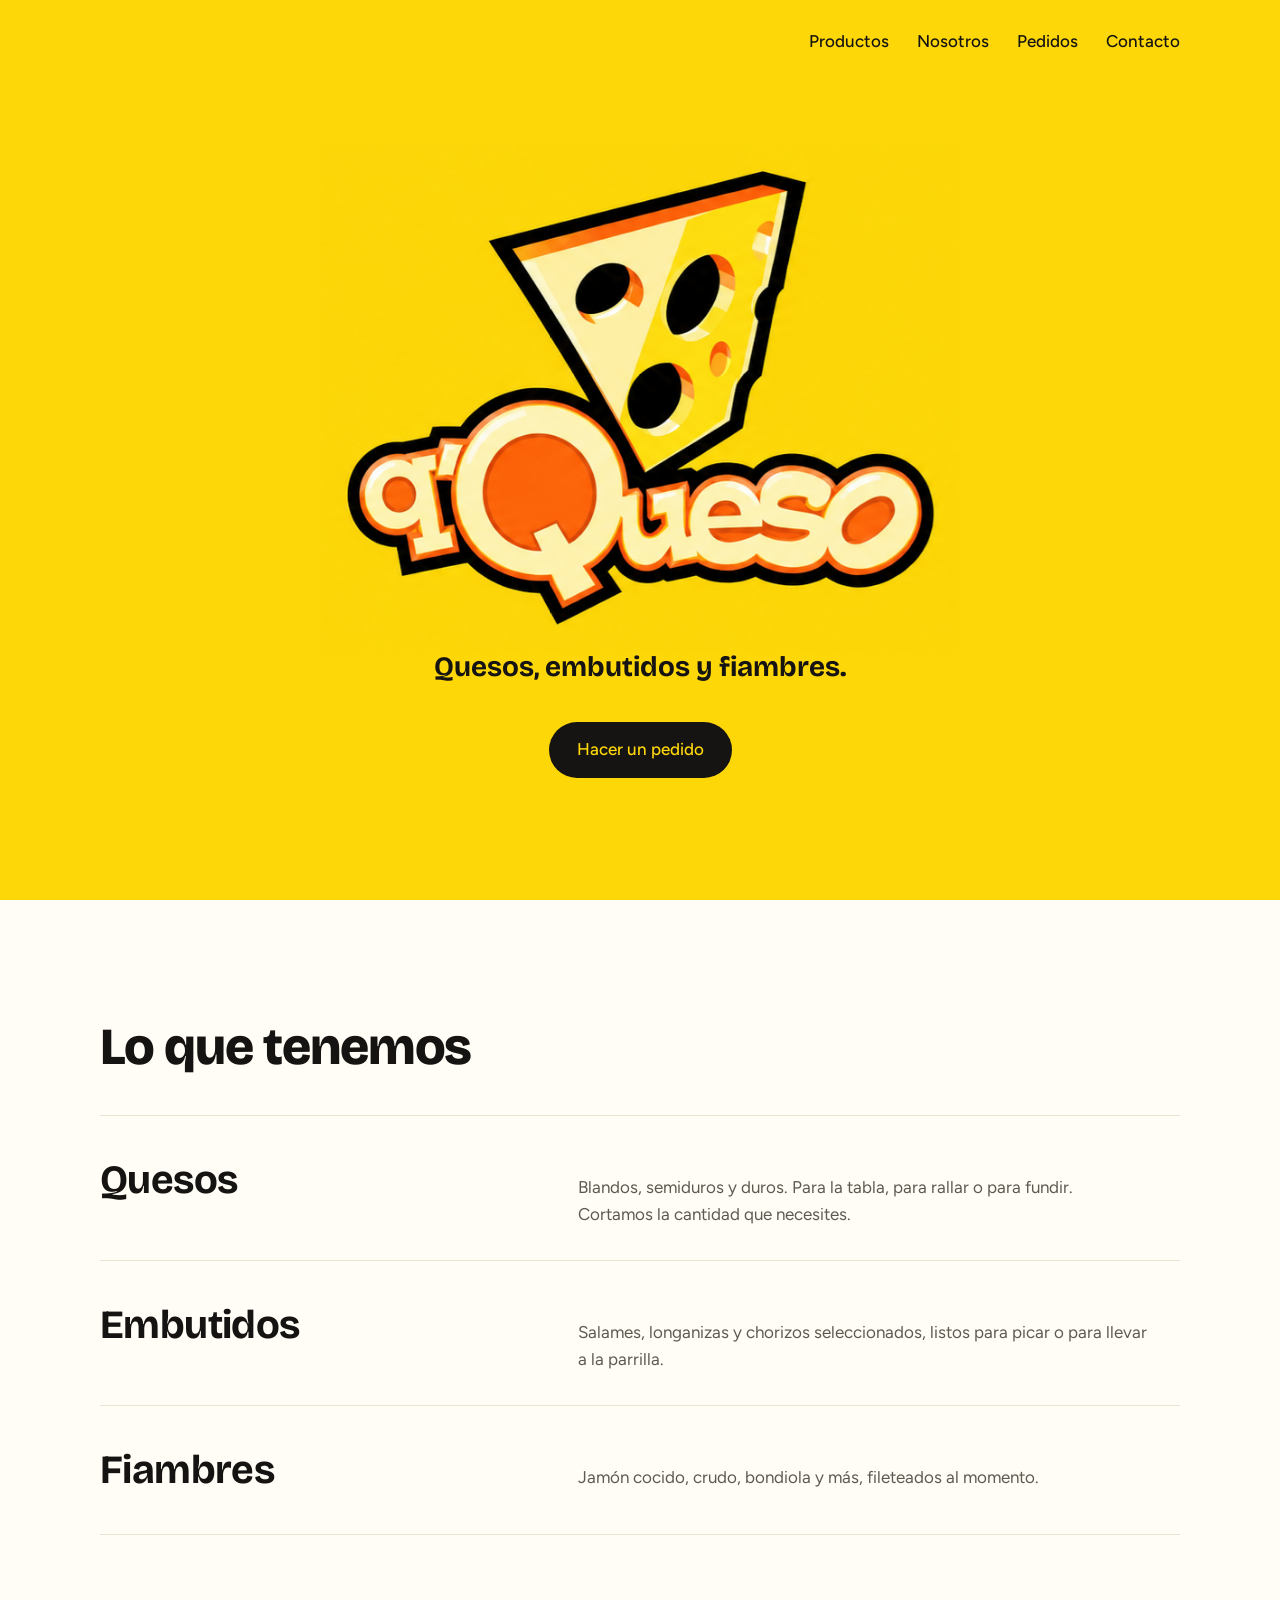
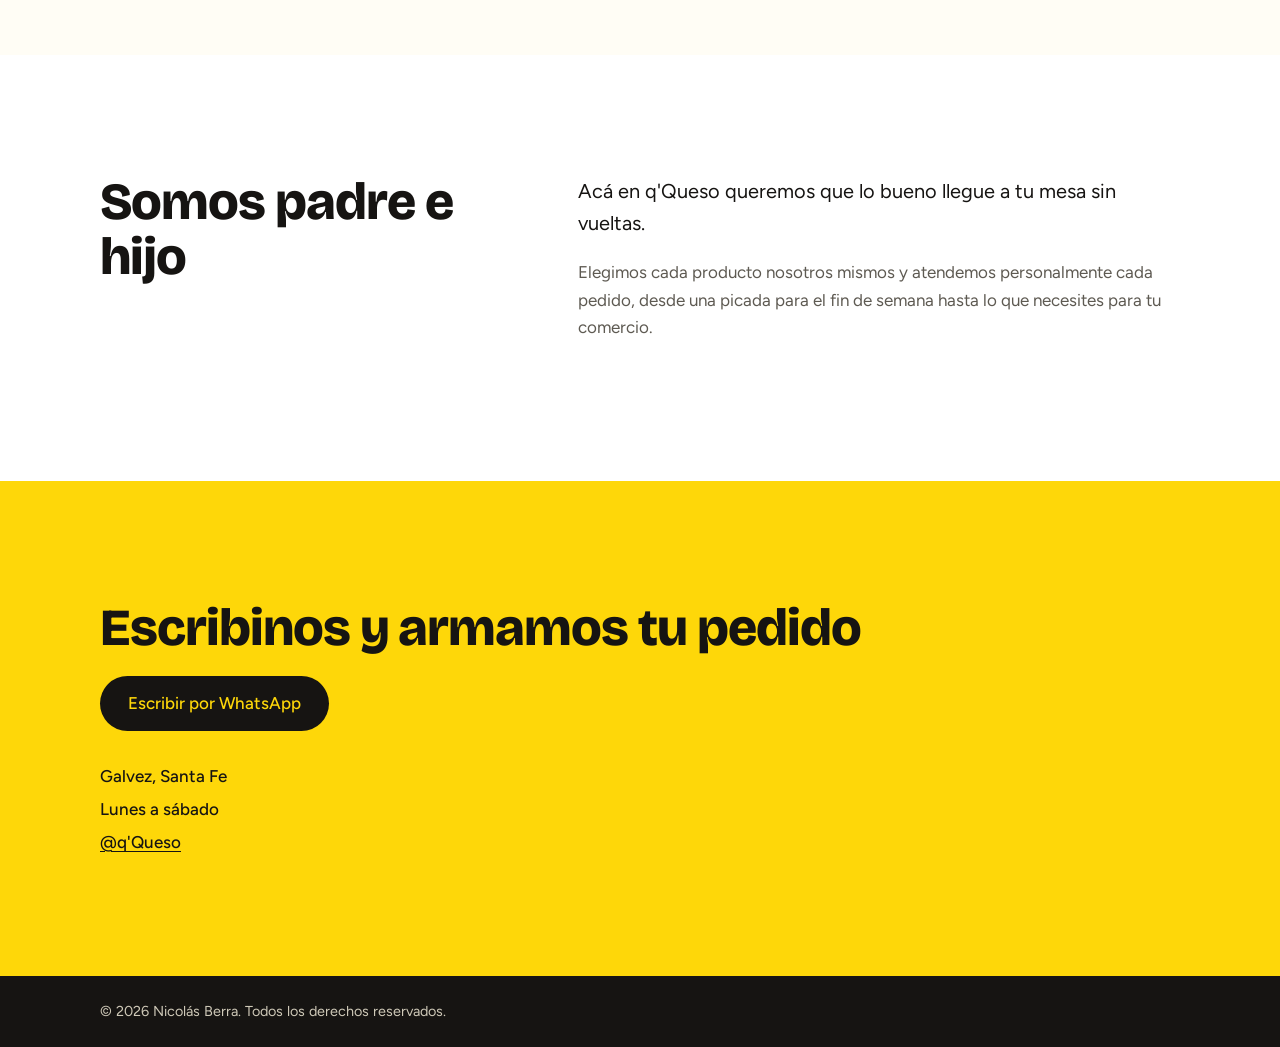
==== index.html @ 746e046c "Version inicial de Q-Queso" ====
<!DOCTYPE html>
<html lang="es">
<head>
<meta charset="utf-8">
<meta name="viewport" content="width=device-width, initial-scale=1">
<title>q'Queso!</title>
<meta name="description" content="q'Queso: quesos, embutidos y fiambres. Un emprendimiento familiar de padre e hijo.">
<link rel="icon" href="Logo_q_Queso-Sin-Fondo.png">
<link rel="preconnect" href="https://fonts.googleapis.com">
<link rel="preconnect" href="https://fonts.gstatic.com" crossorigin>
<link href="https://fonts.googleapis.com/css2?family=Bricolage+Grotesque:opsz,wght@12..96,500;12..96,700;12..96,800&family=Figtree:wght@400;500&display=swap" rel="stylesheet">
<link rel="stylesheet" href="styles.css">
</head>
<body>

<header class="hero">
  <nav class="wrap nav" aria-label="Principal">
    <a href="#productos">Productos</a>
    <a href="#nosotros">Nosotros</a>
    <a href="pedidos.html">Pedidos</a>
    <a href="#contacto">Contacto</a>
  </nav>
  <div class="hero-body wrap">
    <div>
      <img class= "logo" src="logo.png" alt="q'Queso" width="708" height="561">
      <p>Quesos, embutidos y fiambres.</p>
      <a class="boton" href="pedidos.html">Hacer un pedido</a>
    </div>
  </div>
</header>

<main>
  <section id="productos">
    <div class="wrap">
      <h2>Lo que tenemos</h2>
      <div class="producto">
        <h3>Quesos</h3>
        <p>Blandos, semiduros y duros. Para la tabla, para rallar o para fundir. Cortamos la cantidad que necesites.</p>
      </div>
      <div class="producto">
        <h3>Embutidos</h3>
        <p>Salames, longanizas y chorizos seleccionados, listos para picar o para llevar a la parrilla.</p>
      </div>
      <div class="producto">
        <h3>Fiambres</h3>
        <p>Jamón cocido, crudo, bondiola y más, fileteados al momento.</p>
      </div>
    </div>
  </section>

  <section id="nosotros" class="nosotros">
    <div class="wrap">
      <h2>Somos padre e hijo</h2>
      <div>
        <p>Acá en q'Queso queremos que lo bueno llegue a tu mesa sin vueltas.</p>
        <p>Elegimos cada producto nosotros mismos y atendemos personalmente cada pedido, desde una picada para el fin de semana hasta lo que necesites para tu comercio.</p>
      </div>
    </div>
  </section>

  <section id="contacto" class="contacto">
    <div class="wrap">
      <h2>Escribinos y armamos tu pedido</h2>
      <a class="boton" href="https://wa.me/5493404437353?text=Hola!%20Quisiera%20hacer%20un%20pedido." target="_blank" rel="noopener">Escribir por WhatsApp</a>
      <div class="datos">
        <span>Galvez, Santa Fe</span>
        <span>Lunes a sábado</span>
        <a href="https://www.instagram.com/quequesos.ok/" target="_blank" rel="noopener">@q'Queso</a>
      </div>
    </div>
  </section>
</main>

<footer>
  <div class="wrap">© <span id="anio">2026</span> Nicolás Berra. Todos los derechos reservados.</div>
</footer>

<script>document.getElementById('anio').textContent = new Date().getFullYear();</script>
</body>
</html>
---- styles.css ----
/* q'Queso - estilos */
:root {
  --amarillo: #FED709;
  --naranja: #E85D04;
  --negro: #161412;
  --papel: #FFFDF5;
  --gris: #5E5a52;
  --linea: #E9E4D2;
  --display: "Bricolage Grotesque", "Trebuchet MS", system-ui, sans-serif;
  --texto: "Figtree", system-ui, -apple-system, "Segoe UI", sans-serif;
}
*, *::before, *::after { box-sizing: border-box; }
html { scroll-behavior: smooth; }
body {
  margin: 0;
  background: var(--papel);
  color: var(--negro);
  font-family: var(--texto);
  font-size: 1.0625rem;
  line-height: 1.6;
  -webkit-font-smoothing: antialiased;
}
a { color: inherit; }
:focus-visible { outline: 3px solid var(--negro); outline-offset: 3px; }
.wrap { width: min(1080px, 100% - 3rem); margin-inline: auto; }

/* Hero: el fondo es el mismo amarillo del logo para que se funda con la página */
.hero {
  background: var(--amarillo);
  min-height: 100svh;
  display: flex;
  flex-direction: column;
}
.logo {
  padding-bottom: 10px;
}
.nav {
  display: flex;
  justify-content: flex-end;
  gap: 1.75rem;
  padding-block: 1.5rem;
  font-weight: 500;
}
.nav a { text-decoration: none; padding: .25rem 0; border-bottom: 2px solid transparent; }
.nav a:hover { border-color: var(--negro); }
.hero-body {
  flex: 1;
  display: grid;
  place-items: center;
  text-align: center;
  padding-bottom: 4rem;
}
.hero img {
  width: min(640px, 92vw);
  height: auto;
  display: block;
  margin-inline: auto;
  animation: entrada .9s cubic-bezier(.2,.8,.2,1) both;
}
.hero p {
  font-family: var(--display);
  font-weight: 700;
  font-size: clamp(1.25rem, 3vw, 1.75rem);
  margin: -1rem 0 2rem;
}
@keyframes entrada {
  from { opacity: 0; transform: translateY(18px) rotate(-2deg); }
  to   { opacity: 1; transform: none; }
}

.boton {
  display: inline-block;
  background: var(--negro);
  color: var(--amarillo);
  font-weight: 500;
  text-decoration: none;
  padding: .9rem 1.75rem;
  border-radius: 999px;
  transition: background .2s, color .2s;
}
.boton:hover { background: var(--naranja); color: #fff; }

section { padding-block: clamp(4rem, 10vw, 7.5rem); }
h2 {
  font-family: var(--display);
  font-weight: 800;
  font-size: clamp(2rem, 5vw, 3.25rem);
  line-height: 1.05;
  letter-spacing: -.02em;
  margin: 0 0 2.5rem;
}

/* Productos: lista tipográfica, sin tarjetas */
.producto {
  display: grid;
  grid-template-columns: minmax(0, 1fr) minmax(0, 1.4fr);
  gap: 1rem 3rem;
  padding-block: 2rem;
  border-top: 1px solid var(--linea);
  align-items: baseline;
}
.producto:last-child { border-bottom: 1px solid var(--linea); }
.producto h3 {
  font-family: var(--display);
  font-weight: 700;
  font-size: clamp(1.75rem, 4vw, 2.5rem);
  letter-spacing: -.015em;
  margin: 0;
  transition: color .2s;
}
.producto:hover h3 { color: var(--naranja); }
.producto p { margin: 0; color: var(--gris); max-width: 52ch; }

/* Nosotros */
.nosotros { background: #fff; }
.nosotros .wrap {
  display: grid;
  grid-template-columns: minmax(0, 1fr) minmax(0, 1.4fr);
  gap: 1rem 3rem;
}
.nosotros h2 { margin: 0; }
.nosotros p { margin: 0 0 1.25rem; max-width: 56ch; color: var(--gris); }
.nosotros p:first-of-type { color: var(--negro); font-size: 1.25rem; }

/* Contacto */
.contacto { background: var(--amarillo); }
.contacto h2 { margin-bottom: 1.25rem; }
.contacto .datos { margin: 2rem 0 0; display: grid; gap: .35rem; font-weight: 500; }
.contacto .datos a { text-underline-offset: 3px; }

footer { background: var(--negro); color: #cfc9b8; padding-block: 1.5rem; font-size: .9rem; }

@media (max-width: 720px) {
  .producto, .nosotros .wrap { grid-template-columns: 1fr; }
  .nav { justify-content: center; }
}
@media (prefers-reduced-motion: reduce) {
  html { scroll-behavior: auto; }
  .hero img { animation: none; }
}
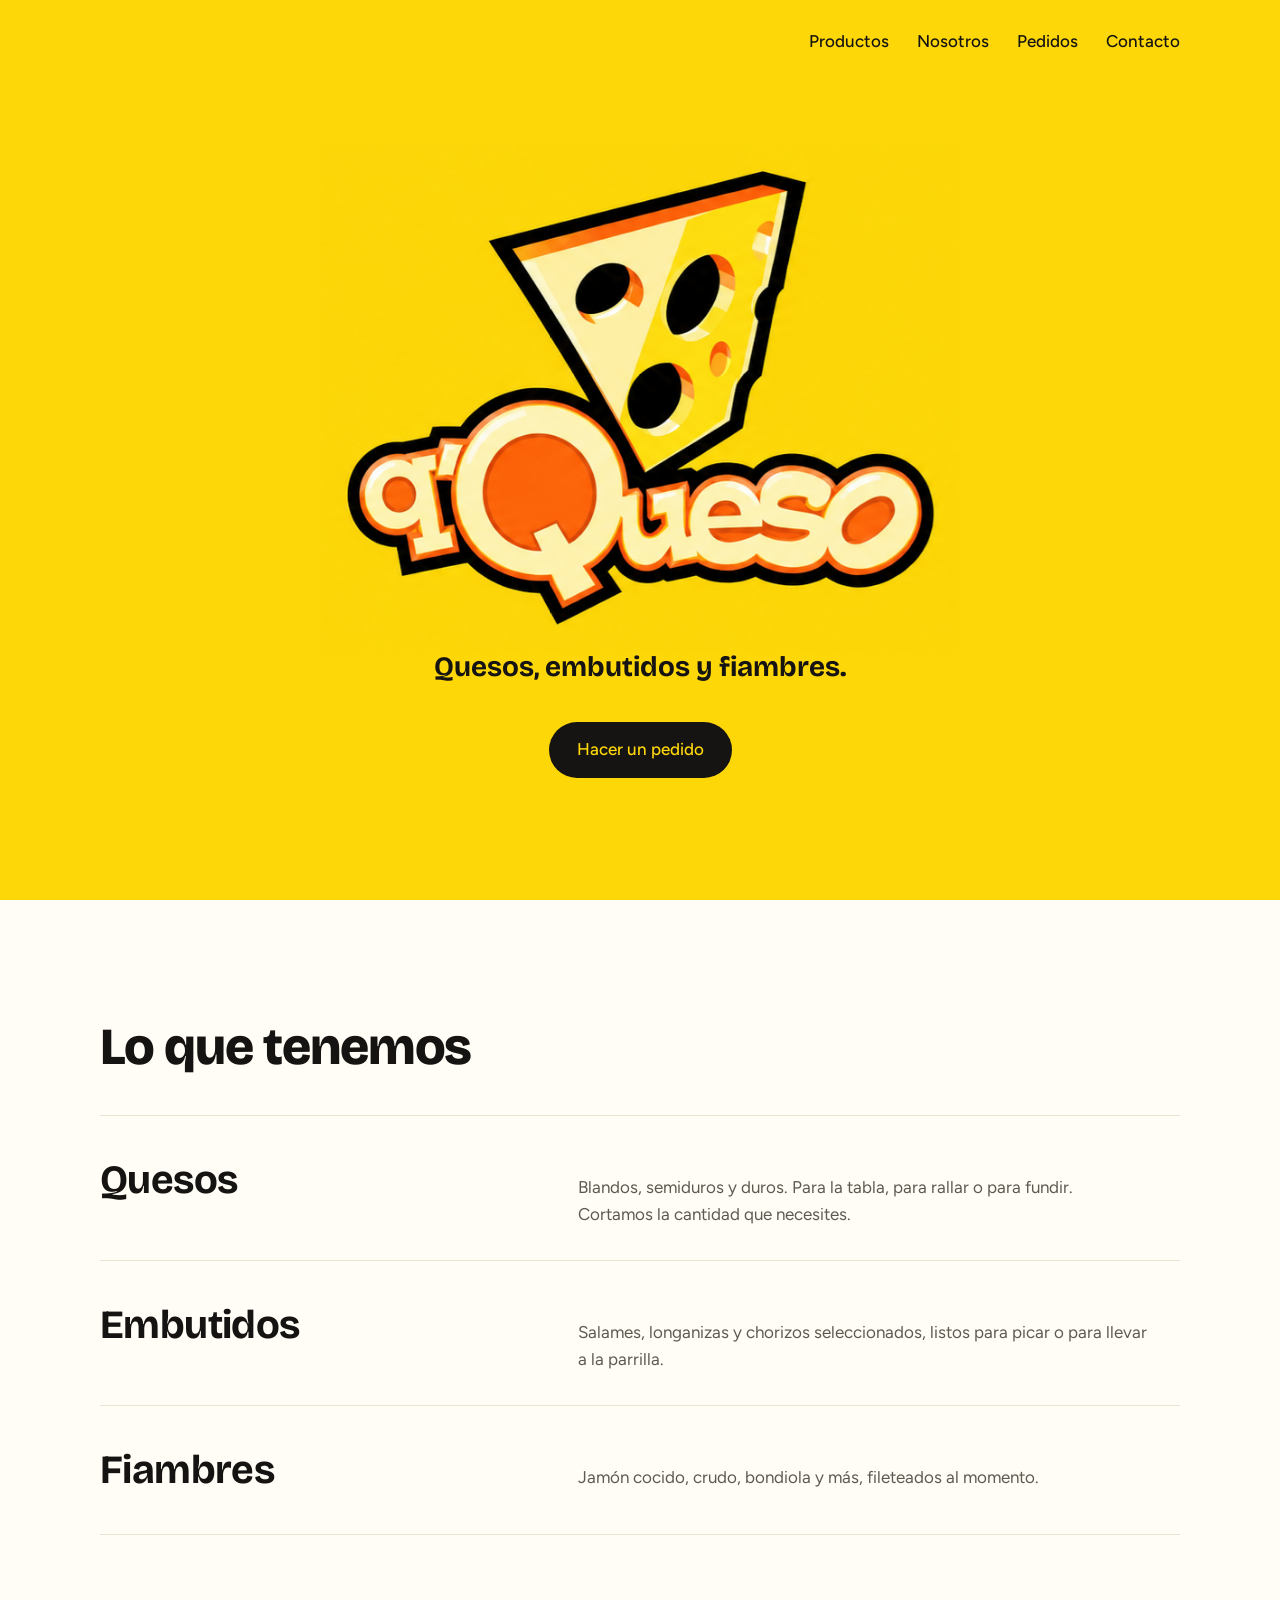
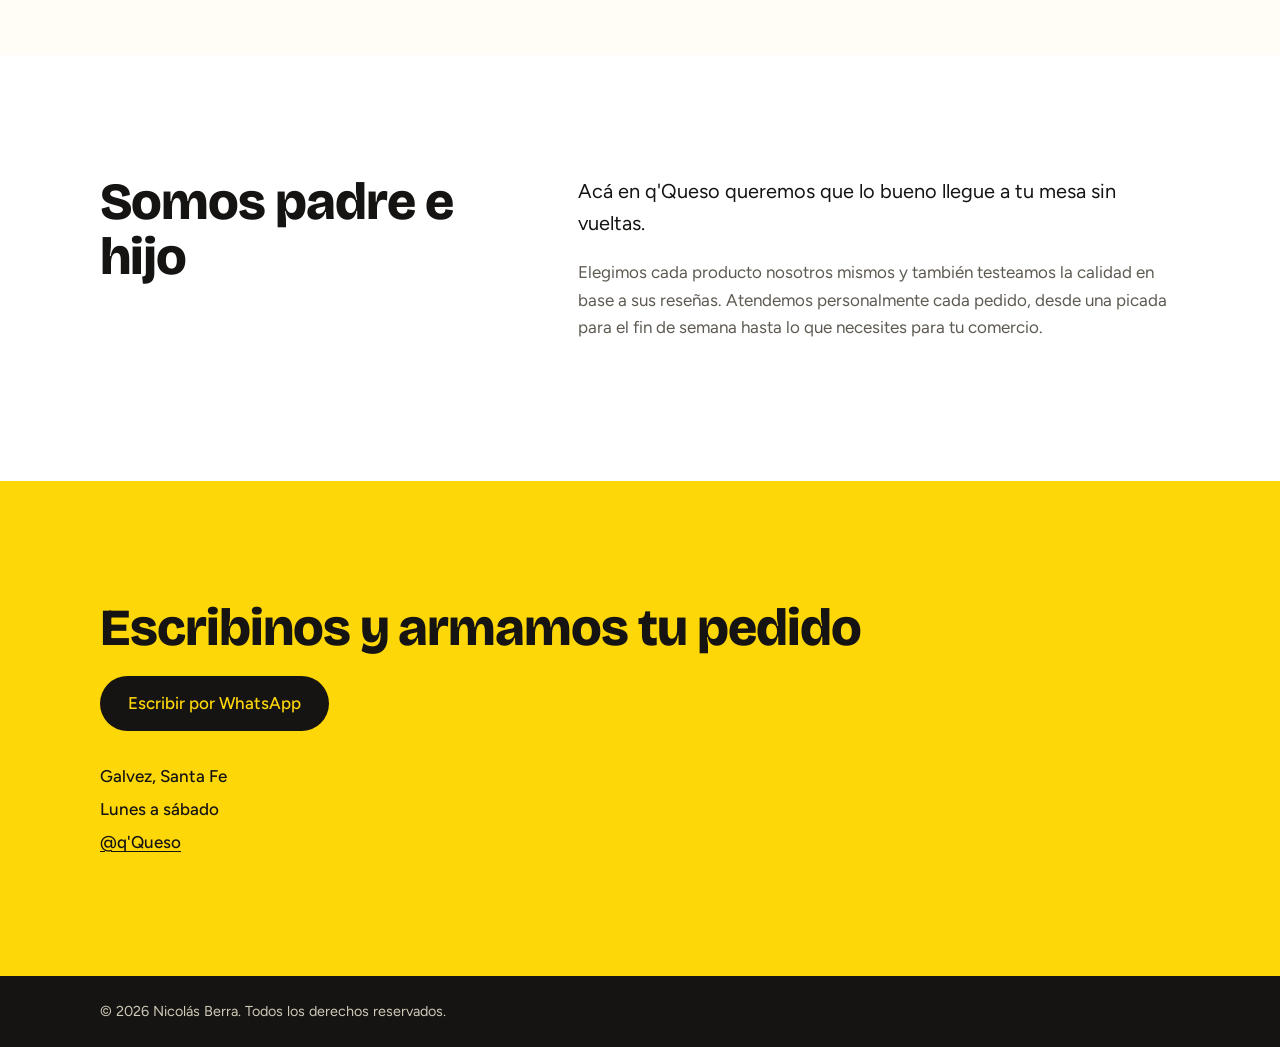
==== commit ef05f0c9: "Versión Finalizada | Precios 10/10/26" ====
--- a/index.html
+++ b/index.html
@@ -53,7 +53,7 @@
       <h2>Somos padre e hijo</h2>
       <div>
         <p>Acá en q'Queso queremos que lo bueno llegue a tu mesa sin vueltas.</p>
-        <p>Elegimos cada producto nosotros mismos y atendemos personalmente cada pedido, desde una picada para el fin de semana hasta lo que necesites para tu comercio.</p>
+        <p>Elegimos cada producto nosotros mismos y también testeamos la calidad en base a sus reseñas. Atendemos personalmente cada pedido, desde una picada para el fin de semana hasta lo que necesites para tu comercio.</p>
       </div>
     </div>
   </section>
